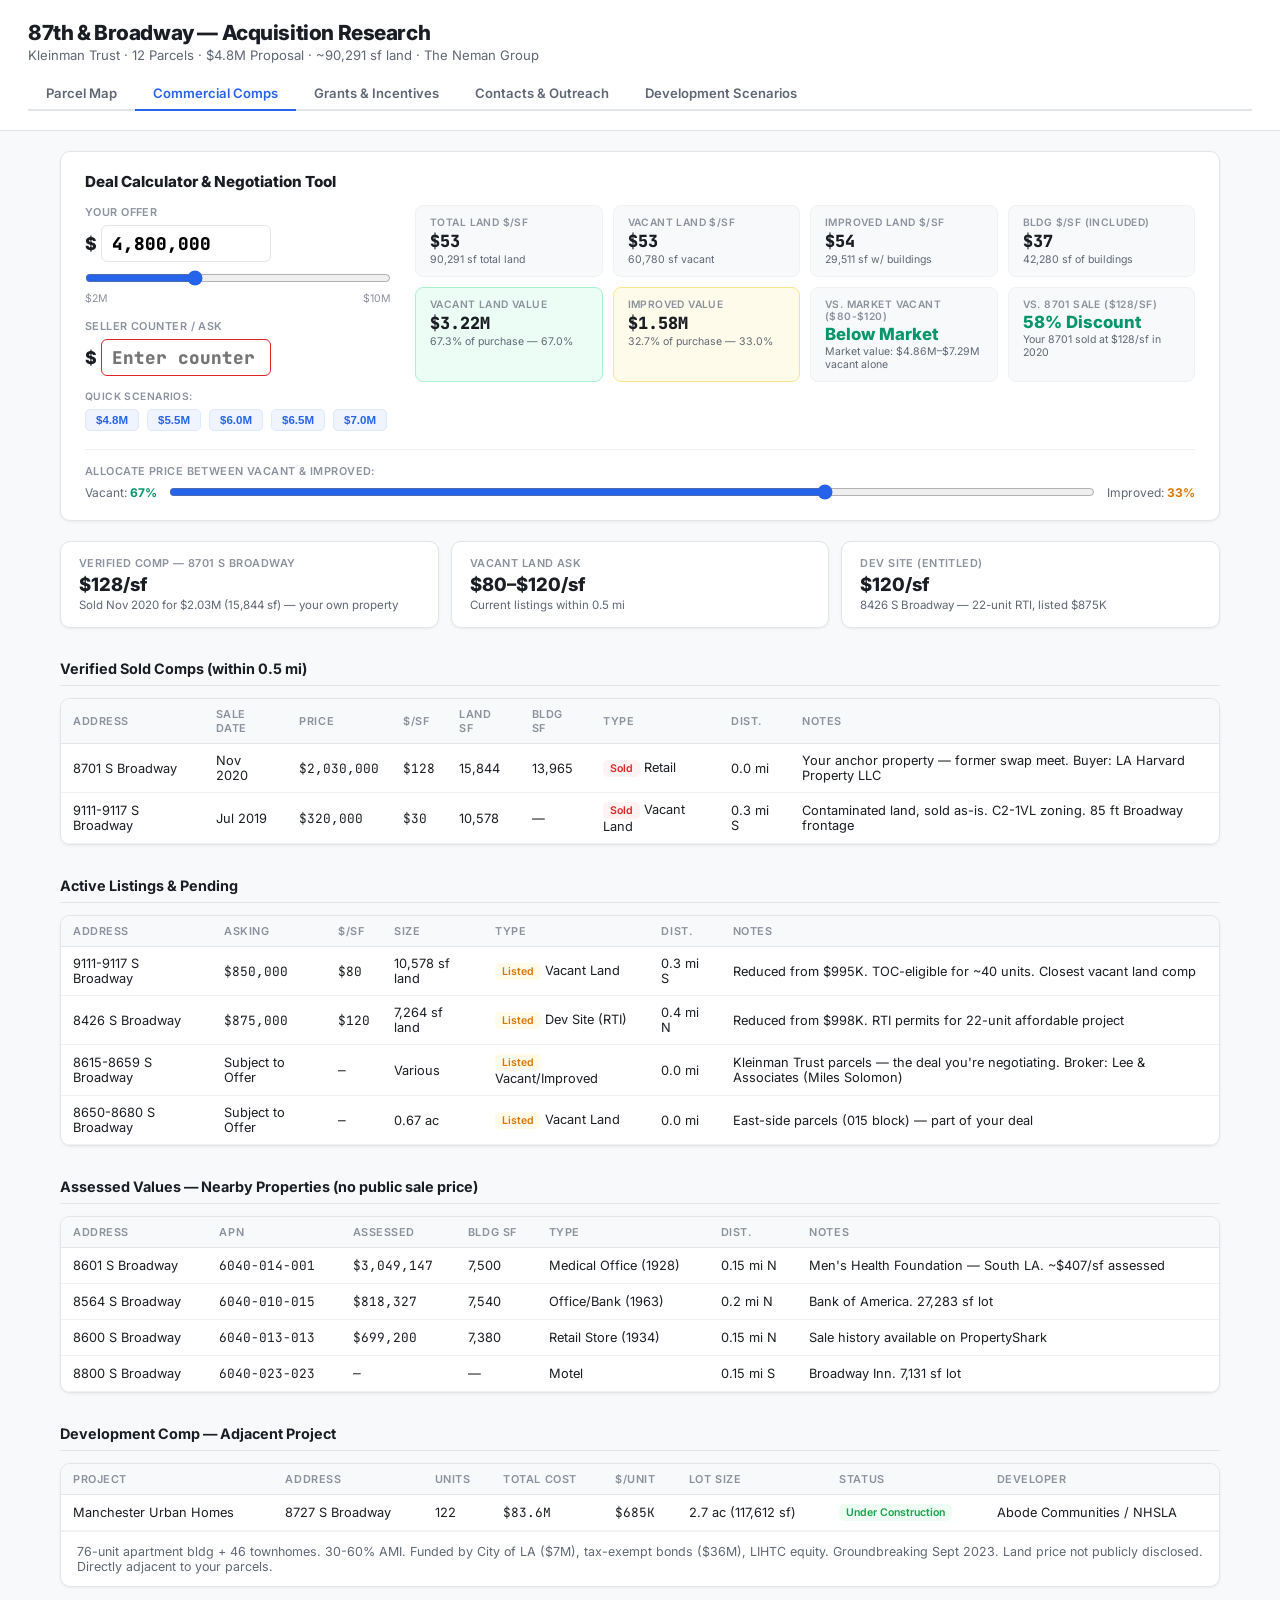
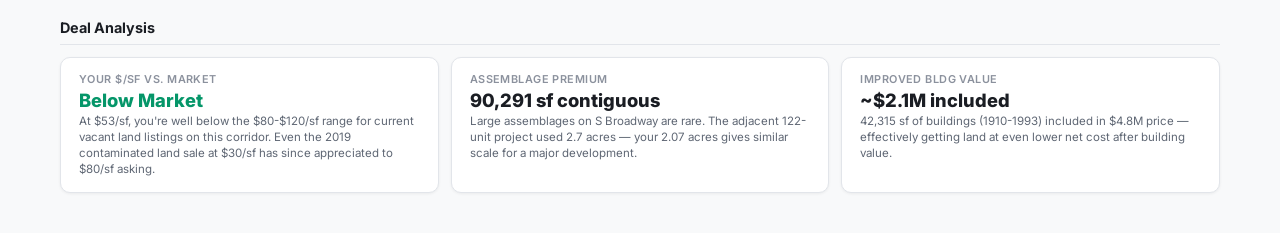
==== comps.html @ c4bbbb30 "Add full research site: comps, grants, contacts, development scenarios - Rebuilt index.html with Lea" ====
<!DOCTYPE html>
<html lang="en">
<head>
<meta charset="UTF-8">
<meta name="viewport" content="width=device-width, initial-scale=1.0">
<title>87th &amp; Broadway — Commercial Comps</title>
<link rel="stylesheet" href="style.css"/>
</head>
<body>

<header>
  <h1>87th &amp; Broadway — Acquisition Research</h1>
  <p>Kleinman Trust &middot; 12 Parcels &middot; $4.8M Proposal &middot; ~90,291 sf land &middot; The Neman Group</p>
  <nav class="tabs">
    <a href="index.html" class="tab">Parcel Map</a>
    <a href="comps.html" class="tab active">Commercial Comps</a>
    <a href="grants.html" class="tab">Grants &amp; Incentives</a>
    <a href="contacts.html" class="tab">Contacts &amp; Outreach</a>
    <a href="scenarios.html" class="tab">Development Scenarios</a>
  </nav>
</header>

<main>

<!-- Deal Calculator -->
<div class="calc-panel">
  <h3 class="calc-title">Deal Calculator &amp; Negotiation Tool</h3>
  <div class="calc-grid">
    <div class="calc-input-group">
      <label>Your Offer</label>
      <div class="calc-slider-row">
        <span class="calc-dollar">$</span>
        <input type="text" id="calcPrice" value="4,800,000" class="calc-field mono" />
      </div>
      <input type="range" id="calcSlider" min="2000000" max="10000000" step="50000" value="4800000" class="calc-range" />
      <div class="calc-range-labels"><span>$2M</span><span>$10M</span></div>
      <div style="margin-top:14px">
        <label>Seller Counter / Ask</label>
        <div class="calc-slider-row">
          <span class="calc-dollar">$</span>
          <input type="text" id="counterPrice" value="" placeholder="Enter counter" class="calc-field mono" style="border-color:#dc2626;color:#dc2626" />
        </div>
      </div>
      <div id="negotiationGap" class="nego-gap" style="display:none"></div>
      <div class="nego-presets">
        <span class="nego-preset-label">Quick scenarios:</span>
        <button class="nego-btn" onclick="setPrice(4800000)">$4.8M</button>
        <button class="nego-btn" onclick="setPrice(5500000)">$5.5M</button>
        <button class="nego-btn" onclick="setPrice(6000000)">$6.0M</button>
        <button class="nego-btn" onclick="setPrice(6500000)">$6.5M</button>
        <button class="nego-btn" onclick="setPrice(7000000)">$7.0M</button>
      </div>
    </div>
    <div class="calc-results">
      <div class="calc-result-grid">
        <!-- Row 1: Total Deal -->
        <div class="calc-card">
          <div class="calc-label">Total Land $/SF</div>
          <div class="calc-val mono" id="rTotalPsf">$53</div>
          <div class="calc-sub">90,291 sf total land</div>
        </div>
        <div class="calc-card">
          <div class="calc-label">Vacant Land $/SF</div>
          <div class="calc-val mono" id="rVacantPsf">$79</div>
          <div class="calc-sub" id="rVacantSub">60,780 sf vacant</div>
        </div>
        <div class="calc-card">
          <div class="calc-label">Improved Land $/SF</div>
          <div class="calc-val mono" id="rBuiltPsf">$163</div>
          <div class="calc-sub" id="rBuiltSub">29,511 sf w/ buildings</div>
        </div>
        <div class="calc-card">
          <div class="calc-label">Bldg $/SF (included)</div>
          <div class="calc-val mono" id="rBldgPsf">$113</div>
          <div class="calc-sub">42,280 sf of buildings</div>
        </div>
        <!-- Row 2: Breakdown -->
        <div class="calc-card highlight-green">
          <div class="calc-label">Vacant Land Value</div>
          <div class="calc-val mono" id="rVacantVal">$3.23M</div>
          <div class="calc-sub">67.3% of purchase — <span id="rVacantPct">67.3</span>%</div>
        </div>
        <div class="calc-card highlight-amber">
          <div class="calc-label">Improved Value</div>
          <div class="calc-val mono" id="rBuiltVal">$1.57M</div>
          <div class="calc-sub">32.7% of purchase — <span id="rBuiltPct">32.7</span>%</div>
        </div>
        <div class="calc-card">
          <div class="calc-label">vs. Market Vacant ($80-$120)</div>
          <div class="calc-val" id="rVsMarket" style="color:#059669">Below Market</div>
          <div class="calc-sub" id="rVsMarketSub">Market value: $4.8M–$7.2M vacant alone</div>
        </div>
        <div class="calc-card">
          <div class="calc-label">vs. 8701 Sale ($128/sf)</div>
          <div class="calc-val" id="rVsComp" style="color:#059669">59% Discount</div>
          <div class="calc-sub" id="rVsCompSub">Your 8701 sold at $128/sf in 2020</div>
        </div>
      </div>
    </div>
  </div>
  <!-- Allocation slider -->
  <div class="calc-alloc">
    <label class="calc-alloc-label">Allocate price between vacant &amp; improved:</label>
    <div class="calc-alloc-row">
      <span class="calc-alloc-tag vacant-tag">Vacant: <strong id="allocVacantPct">67%</strong></span>
      <input type="range" id="allocSlider" min="10" max="90" value="67" class="calc-range alloc-range" />
      <span class="calc-alloc-tag built-tag">Improved: <strong id="allocBuiltPct">33%</strong></span>
    </div>
  </div>
  <!-- Negotiation Summary -->
  <div id="negoSummary" class="nego-summary" style="display:none">
    <div class="nego-summary-grid">
      <div class="calc-card" style="border-color:#dc2626;border-width:2px">
        <div class="calc-label">Gap</div>
        <div class="calc-val mono" id="negoGapVal" style="color:#dc2626">—</div>
        <div class="calc-sub" id="negoGapPct">—</div>
      </div>
      <div class="calc-card">
        <div class="calc-label">Midpoint</div>
        <div class="calc-val mono" id="negoMid">—</div>
        <div class="calc-sub" id="negoMidPsf">—</div>
      </div>
      <div class="calc-card">
        <div class="calc-label">Counter $/SF</div>
        <div class="calc-val mono" id="negoCounterPsf">—</div>
        <div class="calc-sub">vs. your offer $/sf</div>
      </div>
      <div class="calc-card">
        <div class="calc-label">Counter vs. Market</div>
        <div class="calc-val" id="negoCounterMarket">—</div>
        <div class="calc-sub" id="negoCounterMarketSub">Vacant land $80-$120/sf</div>
      </div>
    </div>
  </div>
</div>

<!-- Key Metrics -->
<div class="metric-row">
  <div class="metric">
    <div class="label">Verified Comp — 8701 S Broadway</div>
    <div class="value">$128/sf</div>
    <div class="sub">Sold Nov 2020 for $2.03M (15,844 sf) — your own property</div>
  </div>
  <div class="metric">
    <div class="label">Vacant Land Ask</div>
    <div class="value">$80–$120/sf</div>
    <div class="sub">Current listings within 0.5 mi</div>
  </div>
  <div class="metric">
    <div class="label">Dev Site (Entitled)</div>
    <div class="value">$120/sf</div>
    <div class="sub">8426 S Broadway — 22-unit RTI, listed $875K</div>
  </div>
</div>

<script>
(function(){
  const TOTAL_LAND = 90291;
  const VACANT_LAND = 60780;
  const IMPROVED_LAND = 29511;
  const BLDG_SF = 42280;
  const COMP_PSF = 128;

  const priceInput = document.getElementById('calcPrice');
  const priceSlider = document.getElementById('calcSlider');
  const counterInput = document.getElementById('counterPrice');
  const allocSlider = document.getElementById('allocSlider');

  function fmt(n){ return n.toLocaleString('en-US') }
  function fmtM(n){ return n >= 1000000 ? '$'+(n/1000000).toFixed(2)+'M' : '$'+fmt(Math.round(n)) }
  function fmtPsf(n){ return '$'+Math.round(n) }

  window.setPrice = function(val){
    priceInput.value = fmt(val);
    priceSlider.value = val;
    update();
  };

  function update(){
    const price = parseInt(priceInput.value.replace(/[^0-9]/g,'')) || 0;
    const counter = parseInt((counterInput.value||'').replace(/[^0-9]/g,'')) || 0;
    const allocVacant = parseInt(allocSlider.value) / 100;
    const allocBuilt = 1 - allocVacant;

    const vacantVal = price * allocVacant;
    const builtVal = price * allocBuilt;

    // Total
    document.getElementById('rTotalPsf').textContent = fmtPsf(price / TOTAL_LAND);
    // Vacant
    const vacPsf = vacantVal / VACANT_LAND;
    document.getElementById('rVacantPsf').textContent = fmtPsf(vacPsf);
    document.getElementById('rVacantVal').textContent = fmtM(vacantVal);
    document.getElementById('rVacantPct').textContent = (allocVacant*100).toFixed(1);
    // Built
    const bltPsf = builtVal / IMPROVED_LAND;
    document.getElementById('rBuiltPsf').textContent = fmtPsf(bltPsf);
    document.getElementById('rBuiltVal').textContent = fmtM(builtVal);
    document.getElementById('rBuiltPct').textContent = (allocBuilt*100).toFixed(1);
    // Bldg
    document.getElementById('rBldgPsf').textContent = fmtPsf(builtVal / BLDG_SF);
    // Alloc labels
    document.getElementById('allocVacantPct').textContent = Math.round(allocVacant*100)+'%';
    document.getElementById('allocBuiltPct').textContent = Math.round(allocBuilt*100)+'%';

    // vs Market
    const mktEl = document.getElementById('rVsMarket');
    const mktSubEl = document.getElementById('rVsMarketSub');
    const mktLow = VACANT_LAND * 80;
    const mktHigh = VACANT_LAND * 120;
    if(vacPsf < 80){
      mktEl.textContent = 'Below Market';
      mktEl.style.color = '#059669';
    } else if(vacPsf <= 120){
      mktEl.textContent = 'At Market';
      mktEl.style.color = '#d97706';
    } else {
      mktEl.textContent = 'Above Market';
      mktEl.style.color = '#dc2626';
    }
    mktSubEl.textContent = 'Market value: '+fmtM(mktLow)+'–'+fmtM(mktHigh)+' vacant alone';

    // vs Comp
    const discount = ((1 - (price/TOTAL_LAND)/COMP_PSF) * 100);
    const compEl = document.getElementById('rVsComp');
    const compSubEl = document.getElementById('rVsCompSub');
    if(discount > 0){
      compEl.textContent = Math.round(discount)+'% Discount';
      compEl.style.color = '#059669';
    } else {
      compEl.textContent = Math.abs(Math.round(discount))+'% Premium';
      compEl.style.color = '#dc2626';
    }
    compSubEl.textContent = 'Your 8701 sold at $'+COMP_PSF+'/sf in 2020';

    // Negotiation section
    const negoSummary = document.getElementById('negoSummary');
    if(counter > 0){
      negoSummary.style.display = 'block';
      const gap = counter - price;
      const gapPct = ((gap / counter) * 100);
      const mid = (price + counter) / 2;
      const counterPsf = counter / TOTAL_LAND;
      const counterVacPsf = (counter * allocVacant) / VACANT_LAND;

      document.getElementById('negoGapVal').textContent = fmtM(Math.abs(gap));
      document.getElementById('negoGapPct').textContent = gap > 0
        ? 'You are '+Math.round(gapPct)+'% below seller'
        : 'You are '+Math.round(Math.abs(gapPct))+'% above seller';

      document.getElementById('negoMid').textContent = fmtM(mid);
      document.getElementById('negoMidPsf').textContent = fmtPsf(mid/TOTAL_LAND)+'/sf total land';

      document.getElementById('negoCounterPsf').textContent = fmtPsf(counterPsf);

      const cMktEl = document.getElementById('negoCounterMarket');
      if(counterVacPsf < 80){
        cMktEl.textContent = 'Below Market'; cMktEl.style.color = '#059669';
      } else if(counterVacPsf <= 120){
        cMktEl.textContent = 'At Market'; cMktEl.style.color = '#d97706';
      } else {
        cMktEl.textContent = 'Above Market'; cMktEl.style.color = '#dc2626';
      }
    } else {
      negoSummary.style.display = 'none';
    }
  }

  priceInput.addEventListener('input', function(){
    const raw = this.value.replace(/[^0-9]/g,'');
    const num = parseInt(raw) || 0;
    this.value = fmt(num);
    priceSlider.value = num;
    update();
  });
  priceSlider.addEventListener('input', function(){
    priceInput.value = fmt(parseInt(this.value));
    update();
  });
  counterInput.addEventListener('input', function(){
    const raw = this.value.replace(/[^0-9]/g,'');
    const num = parseInt(raw) || 0;
    if(num > 0) this.value = fmt(num);
    update();
  });
  allocSlider.addEventListener('input', update);
  update();
})();
</script>

<!-- Verified Sold Comps -->
<h3 class="section-title">Verified Sold Comps (within 0.5 mi)</h3>
<div class="table-wrap">
  <table>
    <thead><tr><th>Address</th><th>Sale Date</th><th>Price</th><th>$/SF</th><th>Land SF</th><th>Bldg SF</th><th>Type</th><th>Dist.</th><th>Notes</th></tr></thead>
    <tbody>
      <tr>
        <td>8701 S Broadway</td><td>Nov 2020</td><td class="mono">$2,030,000</td><td class="mono">$128</td><td>15,844</td><td>13,965</td>
        <td><span class="tag tag-sold">Sold</span> Retail</td><td>0.0 mi</td><td>Your anchor property — former swap meet. Buyer: LA Harvard Property LLC</td>
      </tr>
      <tr>
        <td>9111-9117 S Broadway</td><td>Jul 2019</td><td class="mono">$320,000</td><td class="mono">$30</td><td>10,578</td><td>—</td>
        <td><span class="tag tag-sold">Sold</span> Vacant Land</td><td>0.3 mi S</td><td>Contaminated land, sold as-is. C2-1VL zoning. 85 ft Broadway frontage</td>
      </tr>
    </tbody>
  </table>
</div>

<!-- Active Listings -->
<h3 class="section-title">Active Listings &amp; Pending</h3>
<div class="table-wrap">
  <table>
    <thead><tr><th>Address</th><th>Asking</th><th>$/SF</th><th>Size</th><th>Type</th><th>Dist.</th><th>Notes</th></tr></thead>
    <tbody>
      <tr>
        <td>9111-9117 S Broadway</td><td class="mono">$850,000</td><td class="mono">$80</td><td>10,578 sf land</td>
        <td><span class="tag tag-listed">Listed</span> Vacant Land</td><td>0.3 mi S</td><td>Reduced from $995K. TOC-eligible for ~40 units. Closest vacant land comp</td>
      </tr>
      <tr>
        <td>8426 S Broadway</td><td class="mono">$875,000</td><td class="mono">$120</td><td>7,264 sf land</td>
        <td><span class="tag tag-listed">Listed</span> Dev Site (RTI)</td><td>0.4 mi N</td><td>Reduced from $998K. RTI permits for 22-unit affordable project</td>
      </tr>
      <tr>
        <td>8615-8659 S Broadway</td><td>Subject to Offer</td><td class="mono">—</td><td>Various</td>
        <td><span class="tag tag-listed">Listed</span> Vacant/Improved</td><td>0.0 mi</td><td>Kleinman Trust parcels — the deal you're negotiating. Broker: Lee &amp; Associates (Miles Solomon)</td>
      </tr>
      <tr>
        <td>8650-8680 S Broadway</td><td>Subject to Offer</td><td class="mono">—</td><td>0.67 ac</td>
        <td><span class="tag tag-listed">Listed</span> Vacant Land</td><td>0.0 mi</td><td>East-side parcels (015 block) — part of your deal</td>
      </tr>
    </tbody>
  </table>
</div>

<!-- Assessed Values Nearby -->
<h3 class="section-title">Assessed Values — Nearby Properties (no public sale price)</h3>
<div class="table-wrap">
  <table>
    <thead><tr><th>Address</th><th>APN</th><th>Assessed</th><th>Bldg SF</th><th>Type</th><th>Dist.</th><th>Notes</th></tr></thead>
    <tbody>
      <tr>
        <td>8601 S Broadway</td><td class="mono">6040-014-001</td><td class="mono">$3,049,147</td><td>7,500</td><td>Medical Office (1928)</td><td>0.15 mi N</td><td>Men's Health Foundation — South LA. ~$407/sf assessed</td>
      </tr>
      <tr>
        <td>8564 S Broadway</td><td class="mono">6040-010-015</td><td class="mono">$818,327</td><td>7,540</td><td>Office/Bank (1963)</td><td>0.2 mi N</td><td>Bank of America. 27,283 sf lot</td>
      </tr>
      <tr>
        <td>8600 S Broadway</td><td class="mono">6040-013-013</td><td class="mono">$699,200</td><td>7,380</td><td>Retail Store (1934)</td><td>0.15 mi N</td><td>Sale history available on PropertyShark</td>
      </tr>
      <tr>
        <td>8800 S Broadway</td><td class="mono">6040-023-023</td><td class="mono">—</td><td>—</td><td>Motel</td><td>0.15 mi S</td><td>Broadway Inn. 7,131 sf lot</td>
      </tr>
    </tbody>
  </table>
</div>

<!-- Development Comp -->
<h3 class="section-title">Development Comp — Adjacent Project</h3>
<div class="table-wrap">
  <table>
    <thead><tr><th>Project</th><th>Address</th><th>Units</th><th>Total Cost</th><th>$/Unit</th><th>Lot Size</th><th>Status</th><th>Developer</th></tr></thead>
    <tbody>
      <tr>
        <td>Manchester Urban Homes</td><td>8727 S Broadway</td><td>122</td><td class="mono">$83.6M</td><td class="mono">$685K</td><td>2.7 ac (117,612 sf)</td>
        <td><span class="tag tag-dev">Under Construction</span></td><td>Abode Communities / NHSLA</td>
      </tr>
    </tbody>
  </table>
  <div style="padding:12px 16px;font-size:.78rem;color:#5f6774;border-top:1px solid #f0f1f3">
    76-unit apartment bldg + 46 townhomes. 30-60% AMI. Funded by City of LA ($7M), tax-exempt bonds ($36M), LIHTC equity. Groundbreaking Sept 2023. Land price not publicly disclosed. Directly adjacent to your parcels.
  </div>
</div>

<!-- Analysis -->
<h3 class="section-title">Deal Analysis</h3>
<div class="metric-row">
  <div class="metric">
    <div class="label">Your $/SF vs. Market</div>
    <div class="value" style="color:#059669">Below Market</div>
    <div class="sub">At $53/sf, you're well below the $80-$120/sf range for current vacant land listings on this corridor. Even the 2019 contaminated land sale at $30/sf has since appreciated to $80/sf asking.</div>
  </div>
  <div class="metric">
    <div class="label">Assemblage Premium</div>
    <div class="value">90,291 sf contiguous</div>
    <div class="sub">Large assemblages on S Broadway are rare. The adjacent 122-unit project used 2.7 acres — your 2.07 acres gives similar scale for a major development.</div>
  </div>
  <div class="metric">
    <div class="label">Improved Bldg Value</div>
    <div class="value">~$2.1M included</div>
    <div class="sub">42,315 sf of buildings (1910-1993) included in $4.8M price — effectively getting land at even lower net cost after building value.</div>
  </div>
</div>

</main>
</body>
</html>
---- style.css ----
@import url('https://fonts.googleapis.com/css2?family=Inter:wght@400;500;600;700;800&family=JetBrains+Mono:wght@400;500&display=swap');
*{margin:0;padding:0;box-sizing:border-box}
body{background:#f8f9fa;color:#1a1d23;font-family:'Inter',sans-serif}
.mono{font-family:'JetBrains Mono',monospace}

header{background:#fff;border-bottom:1px solid #e2e5ea;padding:20px 28px}
header h1{font-size:1.3rem;font-weight:800;letter-spacing:-.02em}
header p{font-size:.82rem;color:#5f6774;margin-top:2px}

/* Tab Navigation */
nav.tabs{display:flex;gap:0;margin-top:14px;border-bottom:2px solid #e2e5ea;margin-bottom:-1px}
nav.tabs .tab{padding:8px 18px;font-size:.82rem;font-weight:600;color:#5f6774;text-decoration:none;border-bottom:2px solid transparent;margin-bottom:-2px;transition:all .15s}
nav.tabs .tab:hover{color:#1a1d23;background:#f8f9fa}
nav.tabs .tab.active{color:#2563eb;border-bottom-color:#2563eb}

main{max-width:1200px;margin:0 auto;padding:20px}

/* Map */
#map{height:520px;width:100%;border-radius:10px;border:1px solid #e2e5ea;box-shadow:0 1px 3px rgba(0,0,0,.06);margin-bottom:20px}

/* Tables */
.table-wrap{background:#fff;border:1px solid #e2e5ea;border-radius:10px;overflow-x:auto;box-shadow:0 1px 3px rgba(0,0,0,.06);margin-bottom:20px}
.table-title{padding:14px 16px;border-bottom:1px solid #e2e5ea;font-weight:700;font-size:.9rem}
table{width:100%;border-collapse:collapse;font-size:.8rem}
th{text-align:left;padding:8px 12px;font-size:.68rem;font-weight:600;text-transform:uppercase;letter-spacing:.05em;color:#8b919d;background:#f8f9fa;border-bottom:1px solid #e2e5ea}
td{padding:9px 12px;border-bottom:1px solid #f0f1f3}
tr:hover td{background:#f0f4ff}
a.apn{color:#2563eb;text-decoration:none;font-family:'JetBrains Mono',monospace;font-size:.76rem}
a.apn:hover{text-decoration:underline}
tfoot td{background:#f8f9fa;font-weight:700}

/* Badges */
.b{display:inline-block;padding:2px 7px;border-radius:5px;font-size:.68rem;font-weight:600}
.vacant{background:#ecfdf5;color:#059669}
.improved{background:#fffbeb;color:#d97706}
.owned{background:#eff4ff;color:#2563eb}
.potential{background:#f5f3ff;color:#7c3aed}
.sep td{border-top:2px solid #e2e5ea;padding-top:12px}

/* Tags */
.tag{display:inline-block;padding:2px 7px;border-radius:5px;font-size:.66rem;font-weight:600}
.tag-sold{background:#fef2f2;color:#dc2626}
.tag-listed{background:#fffbeb;color:#d97706}
.tag-pending{background:#eff4ff;color:#2563eb}
.tag-dev{background:#f0fdf4;color:#16a34a}
.tag-fed{background:#eff4ff;color:#2563eb}
.tag-state{background:#fefce8;color:#a16207}
.tag-city{background:#f0fdf4;color:#16a34a}
.tag-county{background:#faf5ff;color:#7c3aed}
.tag-green{background:#ecfdf5;color:#059669}

/* Metric Cards */
.metric-row{display:flex;gap:12px;flex-wrap:wrap;margin-bottom:20px}
.metric{background:#fff;border:1px solid #e2e5ea;border-radius:10px;padding:14px 18px;flex:1;min-width:170px;box-shadow:0 1px 3px rgba(0,0,0,.06)}
.metric .label{font-size:.68rem;font-weight:600;text-transform:uppercase;letter-spacing:.04em;color:#8b919d}
.metric .value{font-size:1.15rem;font-weight:800;margin-top:3px}
.metric .sub{font-size:.72rem;color:#5f6774;margin-top:2px;line-height:1.4}

/* Section Headers */
.section-title{font-size:.9rem;font-weight:700;padding:12px 0 8px;border-bottom:1px solid #e2e5ea;margin-bottom:12px;margin-top:8px}

/* Grant Cards */
.grant-card{background:#fff;border:1px solid #e2e5ea;border-radius:10px;padding:16px 20px;margin-bottom:12px;box-shadow:0 1px 3px rgba(0,0,0,.06)}
/* Deal Calculator */
.calc-panel{background:#fff;border:1px solid #e2e5ea;border-radius:10px;padding:20px 24px;margin-bottom:20px;box-shadow:0 1px 3px rgba(0,0,0,.06)}
.calc-title{font-size:.95rem;font-weight:800;margin-bottom:14px}
.calc-grid{display:flex;gap:24px;align-items:flex-start}
.calc-input-group{min-width:220px;flex-shrink:0}
.calc-input-group label{font-size:.68rem;font-weight:600;text-transform:uppercase;letter-spacing:.04em;color:#8b919d;display:block;margin-bottom:6px}
.calc-slider-row{display:flex;align-items:center;gap:4px;margin-bottom:8px}
.calc-dollar{font-size:1.1rem;font-weight:800;color:#1a1d23}
.calc-field{font-size:1.1rem;font-weight:800;border:1px solid #e2e5ea;border-radius:6px;padding:6px 10px;width:170px;outline:none;transition:border .15s}
.calc-field:focus{border-color:#2563eb}
.calc-range{width:100%;accent-color:#2563eb;cursor:pointer}
.calc-range-labels{display:flex;justify-content:space-between;font-size:.66rem;color:#8b919d;margin-top:2px}
.calc-results{flex:1}
.calc-result-grid{display:grid;grid-template-columns:repeat(4,1fr);gap:10px}
.calc-card{background:#f8f9fa;border:1px solid #f0f1f3;border-radius:8px;padding:10px 14px}
.calc-card.highlight-green{background:#ecfdf5;border-color:#a7f3d0}
.calc-card.highlight-amber{background:#fffbeb;border-color:#fde68a}
.calc-label{font-size:.64rem;font-weight:600;text-transform:uppercase;letter-spacing:.04em;color:#8b919d}
.calc-val{font-size:1.05rem;font-weight:800;margin-top:2px}
.calc-sub{font-size:.66rem;color:#5f6774;margin-top:1px}
.calc-alloc{margin-top:14px;padding-top:14px;border-top:1px solid #f0f1f3}
.calc-alloc-label{font-size:.68rem;font-weight:600;text-transform:uppercase;letter-spacing:.04em;color:#8b919d;display:block;margin-bottom:6px}
.calc-alloc-row{display:flex;align-items:center;gap:12px}
.calc-alloc-tag{font-size:.75rem;color:#5f6774;white-space:nowrap}
.calc-alloc-tag strong{font-weight:700;color:#1a1d23}
.vacant-tag strong{color:#059669}
.built-tag strong{color:#d97706}
.alloc-range{flex:1}

/* Negotiation */
.nego-presets{margin-top:14px}
.nego-preset-label{font-size:.64rem;font-weight:600;text-transform:uppercase;letter-spacing:.04em;color:#8b919d;display:block;margin-bottom:6px}
.nego-btn{background:#f0f4ff;border:1px solid #dbeafe;color:#2563eb;font-size:.72rem;font-weight:600;padding:4px 10px;border-radius:5px;cursor:pointer;margin-right:4px;margin-bottom:4px;transition:all .15s}
.nego-btn:hover{background:#2563eb;color:#fff}
.nego-summary{margin-top:14px;padding-top:14px;border-top:1px solid #f0f1f3}
.nego-summary-grid{display:grid;grid-template-columns:repeat(4,1fr);gap:10px}

@media(max-width:900px){
  .calc-grid{flex-direction:column}
  .calc-result-grid{grid-template-columns:repeat(2,1fr)}
}

.grant-card h3{font-size:.88rem;font-weight:700;margin-bottom:4px;display:flex;align-items:center;gap:8px}
.grant-card .agency{font-size:.72rem;color:#5f6774;margin-bottom:8px}
.grant-card .details{font-size:.78rem;line-height:1.6;color:#374151}
.grant-card .details strong{color:#1a1d23}
.grant-card .amount{font-size:1rem;font-weight:800;color:#059669;margin-top:6px}
.grant-card .deadline{font-size:.72rem;color:#dc2626;font-weight:600;margin-top:4px}
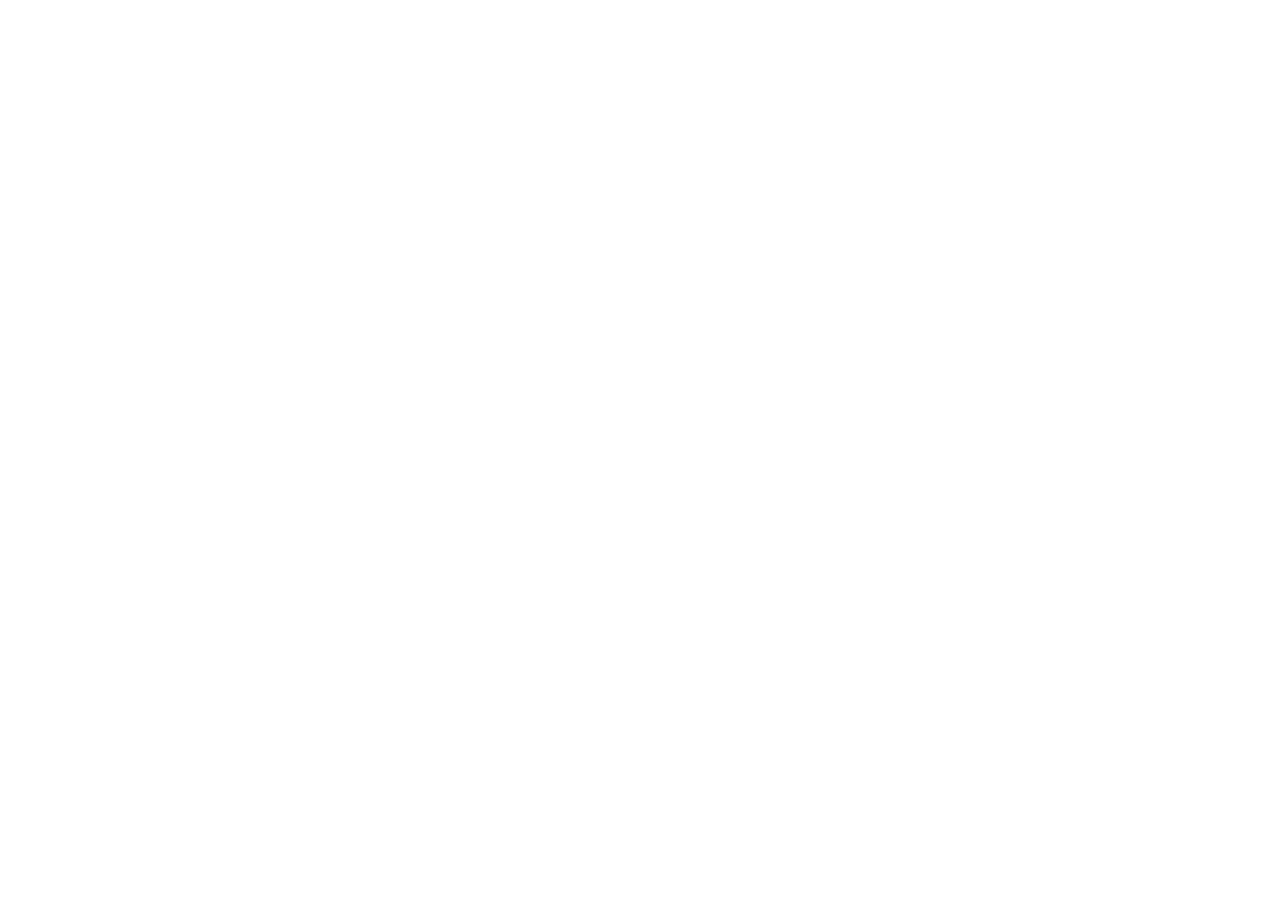
==== commit a4fc3e19: "Add password protection to all pages Access code: broadway (stored as client-side hash, persists per" ====
--- a/comps.html
+++ b/comps.html
@@ -3,6 +3,7 @@
 <head>
 <meta charset="UTF-8">
 <meta name="viewport" content="width=device-width, initial-scale=1.0">
+<script src="auth.js"></script>
 <title>87th &amp; Broadway — Commercial Comps</title>
 <link rel="stylesheet" href="style.css"/>
 </head>
